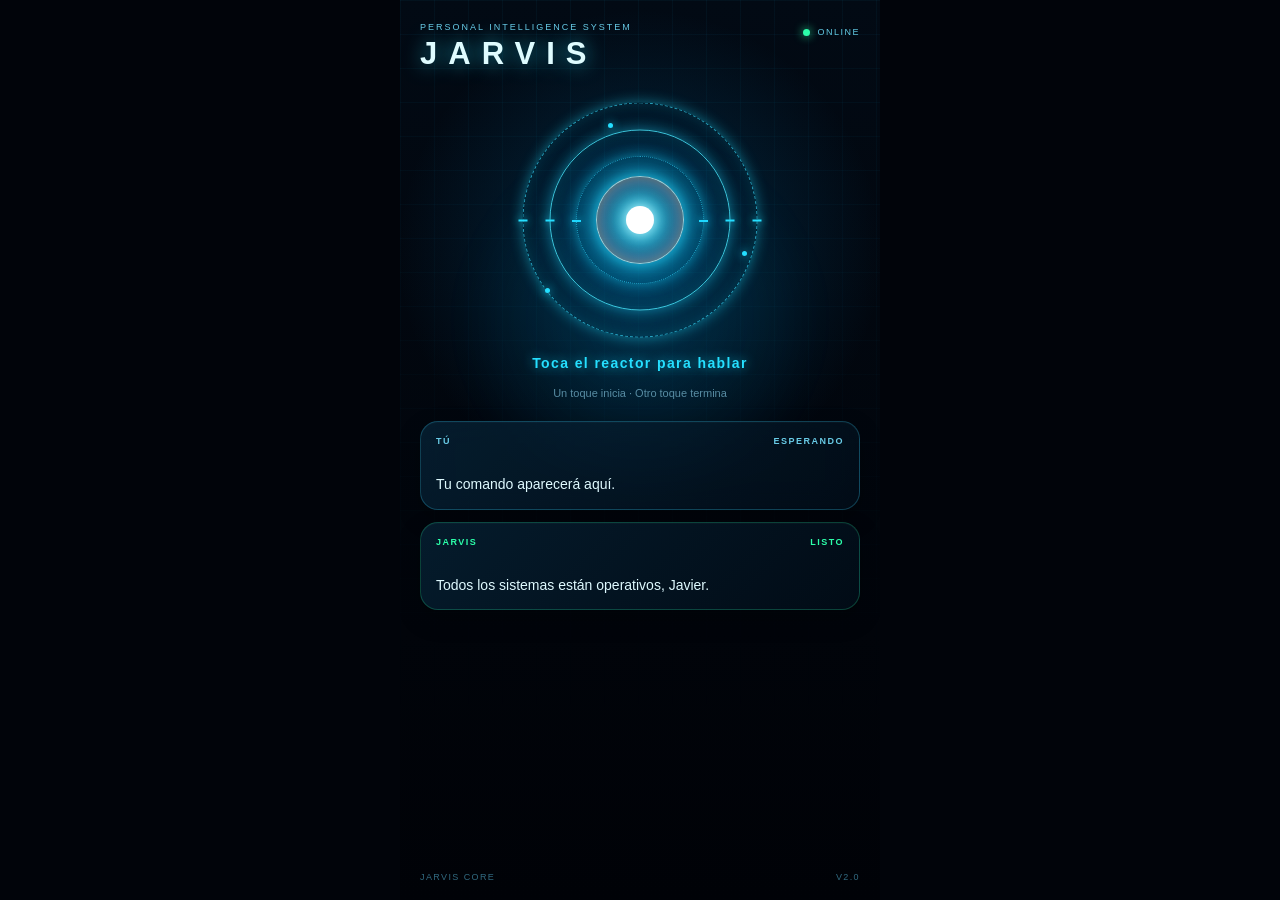
==== web/index.html @ 296a51ff "Primera versión de Jarvis" ====
<!DOCTYPE html>
<html lang="es">
<head>
    <meta charset="UTF-8">

    <meta
        name="viewport"
        content="width=device-width, initial-scale=1, viewport-fit=cover"
    >

    <meta name="theme-color" content="#020711">

    <title>Jarvis</title>

    <link rel="stylesheet" href="/web/style.css">
</head>

<body>
    <main class="app-shell">

        <div class="background-grid"></div>
        <div class="background-glow"></div>

        <header class="topbar">
            <div>
                <p class="eyebrow">PERSONAL INTELLIGENCE SYSTEM</p>
                <h1>JARVIS</h1>
            </div>

            <div class="connection">
                <span class="connection-dot"></span>
                <span>ONLINE</span>
            </div>
        </header>

        <section class="reactor-section">

            <button
                id="reactorButton"
                class="reactor"
                type="button"
                aria-label="Activar micrófono"
            >
                <span class="orbit orbit-one"></span>
                <span class="orbit orbit-two"></span>
                <span class="orbit orbit-three"></span>

                <span class="particle particle-one"></span>
                <span class="particle particle-two"></span>
                <span class="particle particle-three"></span>

                <span class="reactor-center">
                    <span class="reactor-light"></span>
                </span>
            </button>

            <p id="status" class="status">Toca el reactor para hablar</p>

            <p id="recordingHint" class="recording-hint">
                Un toque inicia · Otro toque termina
            </p>
        </section>

        <section class="conversation-panel">

            <article class="message-card user-card">
                <div class="message-header">
                    <span>TÚ</span>
                    <span id="userState">ESPERANDO</span>
                </div>

                <p id="userText">
                    Tu comando aparecerá aquí.
                </p>
            </article>

            <article class="message-card jarvis-card">
                <div class="message-header">
                    <span>JARVIS</span>
                    <span id="jarvisState">LISTO</span>
                </div>

                <p id="jarvisText">
                    Todos los sistemas están operativos, Javier.
                </p>
            </article>

        </section>

        <footer class="footer">
            <span>JARVIS CORE</span>
            <span>V2.0</span>
        </footer>

    </main>

    <script src="/web/script.js"></script>
</body>
</html>
---- web/style.css ----
:root {
    --cyan: #25dfff;
    --cyan-soft: rgba(37, 223, 255, 0.35);
    --green: #2cffaa;
    --orange: #ffb22c;
    --white-blue: #e9fdff;

    --background: #01040a;
    --panel: rgba(4, 25, 42, 0.58);
    --border: rgba(57, 216, 255, 0.25);
}

* {
    box-sizing: border-box;
    -webkit-tap-highlight-color: transparent;
}

html,
body {
    margin: 0;
    min-height: 100%;
    background: var(--background);
}

body {
    min-height: 100vh;
    min-height: 100dvh;

    color: var(--white-blue);

    font-family:
        -apple-system,
        BlinkMacSystemFont,
        "Segoe UI",
        sans-serif;

    overflow-x: hidden;
}

button {
    font: inherit;
}

.app-shell {
    position: relative;

    width: 100%;
    max-width: 480px;
    min-height: 100vh;
    min-height: 100dvh;

    margin: 0 auto;

    padding:
        calc(22px + env(safe-area-inset-top))
        20px
        calc(18px + env(safe-area-inset-bottom));

    display: flex;
    flex-direction: column;

    overflow: hidden;

    background:
        radial-gradient(
            circle at 50% 28%,
            rgba(0, 128, 198, 0.28),
            transparent 35%
        ),
        linear-gradient(
            180deg,
            #020a14 0%,
            #01040a 70%,
            #000207 100%
        );
}

.background-grid {
    position: absolute;
    inset: 0;

    pointer-events: none;

    background-image:
        linear-gradient(
            rgba(34, 203, 255, 0.055) 1px,
            transparent 1px
        ),
        linear-gradient(
            90deg,
            rgba(34, 203, 255, 0.055) 1px,
            transparent 1px
        );

    background-size: 34px 34px;

    mask-image:
        linear-gradient(
            to bottom,
            rgba(0, 0, 0, 0.8),
            transparent 82%
        );
}

.background-glow {
    position: absolute;

    width: 380px;
    height: 380px;

    top: 130px;
    left: 50%;

    transform: translateX(-50%);

    border-radius: 50%;

    pointer-events: none;

    background:
        radial-gradient(
            circle,
            rgba(0, 183, 255, 0.12),
            transparent 68%
        );

    filter: blur(15px);
}

.topbar {
    position: relative;
    z-index: 2;

    display: flex;
    justify-content: space-between;
    align-items: flex-start;
}

.eyebrow {
    margin: 0 0 4px;

    color: #69cce7;

    font-size: 9px;
    letter-spacing: 2px;
}

h1 {
    margin: 0;

    color: #dffcff;

    font-size: 31px;
    font-weight: 600;
    letter-spacing: 11px;

    text-shadow:
        0 0 20px rgba(37, 223, 255, 0.7);
}

.connection {
    margin-top: 5px;

    display: flex;
    align-items: center;
    gap: 7px;

    color: #62cbe5;

    font-size: 9px;
    letter-spacing: 1.5px;
}

.connection-dot {
    width: 7px;
    height: 7px;

    border-radius: 50%;

    background: var(--green);

    box-shadow:
        0 0 10px var(--green);
}

.reactor-section {
    position: relative;
    z-index: 2;

    margin-top: 25px;

    display: flex;
    flex-direction: column;
    align-items: center;
}

.reactor {
    position: relative;

    width: 245px;
    height: 245px;

    padding: 0;

    border: 0;
    border-radius: 50%;

    background: transparent;

    cursor: pointer;
    touch-action: manipulation;

    transition:
        transform 160ms ease,
        filter 250ms ease;
}

.reactor:active {
    transform: scale(0.97);
}

.orbit {
    position: absolute;
    inset: 50% auto auto 50%;

    border-radius: 50%;

    transform: translate(-50%, -50%);

    border: 1px solid rgba(57, 222, 255, 0.68);

    box-shadow:
        0 0 14px rgba(37, 223, 255, 0.45),
        inset 0 0 14px rgba(37, 223, 255, 0.15);
}

.orbit::before,
.orbit::after {
    content: "";

    position: absolute;

    width: 9px;
    height: 2px;

    top: 50%;

    background: var(--cyan);

    box-shadow:
        0 0 8px var(--cyan);
}

.orbit::before {
    left: -5px;
}

.orbit::after {
    right: -5px;
}

.orbit-one {
    width: 235px;
    height: 235px;

    border-style: dashed;

    animation: rotate-clockwise 12s linear infinite;
}

.orbit-two {
    width: 181px;
    height: 181px;

    border-color: rgba(75, 236, 255, 0.82);

    animation: rotate-counterclockwise 7s linear infinite;
}

.orbit-three {
    width: 128px;
    height: 128px;

    border-style: dotted;

    animation: rotate-clockwise 4.5s linear infinite;
}

.reactor-center {
    position: absolute;

    width: 88px;
    height: 88px;

    top: 50%;
    left: 50%;

    transform: translate(-50%, -50%);

    display: flex;
    align-items: center;
    justify-content: center;

    border-radius: 50%;

    border: 1px solid rgba(199, 249, 255, 0.8);

    background:
        radial-gradient(
            circle,
            rgba(227, 253, 255, 0.85) 0%,
            rgba(29, 219, 255, 0.7) 24%,
            rgba(0, 96, 160, 0.44) 62%,
            transparent 72%
        );

    box-shadow:
        0 0 22px var(--cyan),
        0 0 65px rgba(0, 174, 255, 0.8),
        inset 0 0 25px rgba(255, 255, 255, 0.6);

    transition:
        background 250ms ease,
        box-shadow 250ms ease,
        transform 250ms ease;
}

.reactor-light {
    width: 28px;
    height: 28px;

    border-radius: 50%;

    background: white;

    box-shadow:
        0 0 18px white,
        0 0 45px var(--cyan);

    animation: breathe 1.8s ease-in-out infinite;
}

.particle {
    position: absolute;

    width: 5px;
    height: 5px;

    border-radius: 50%;

    background: var(--cyan);

    box-shadow:
        0 0 10px var(--cyan);
}

.particle-one {
    top: 26px;
    left: 90px;

    animation: particle-pulse 1.4s ease-in-out infinite;
}

.particle-two {
    right: 16px;
    bottom: 86px;

    animation: particle-pulse 1.8s ease-in-out infinite;
}

.particle-three {
    left: 27px;
    bottom: 49px;

    animation: particle-pulse 2.1s ease-in-out infinite;
}

.status {
    min-height: 25px;

    margin: 13px 0 0;

    color: var(--cyan);

    font-size: 14px;
    font-weight: 600;
    letter-spacing: 1.4px;

    text-shadow:
        0 0 12px rgba(37, 223, 255, 0.65);
}

.recording-hint {
    margin: 7px 0 0;

    color: #578ca3;

    font-size: 11px;
}

.conversation-panel {
    position: relative;
    z-index: 2;

    margin-top: 22px;

    display: grid;
    gap: 12px;
}

.message-card {
    padding: 14px 15px;

    border: 1px solid var(--border);
    border-radius: 18px;

    background:
        linear-gradient(
            135deg,
            rgba(7, 40, 62, 0.66),
            rgba(2, 16, 29, 0.64)
        );

    backdrop-filter: blur(17px);
    -webkit-backdrop-filter: blur(17px);

    box-shadow:
        0 9px 25px rgba(0, 0, 0, 0.24),
        inset 0 1px rgba(255, 255, 255, 0.025);
}

.jarvis-card {
    border-color: rgba(44, 255, 170, 0.22);
}

.message-header {
    display: flex;
    justify-content: space-between;

    margin-bottom: 8px;

    color: #69cce7;

    font-size: 9px;
    font-weight: 700;
    letter-spacing: 1.5px;
}

.jarvis-card .message-header {
    color: var(--green);
}

.message-card p {
    min-height: 20px;

    margin: 0;

    color: #dffaff;

    font-size: 14px;
    line-height: 1.45;

    white-space: pre-line;
}

.footer {
    position: relative;
    z-index: 2;

    margin-top: auto;
    padding-top: 18px;

    display: flex;
    justify-content: space-between;

    color: #316b81;

    font-size: 9px;
    letter-spacing: 1.4px;
}

/* ESTADOS */

.reactor.is-listening .reactor-center {
    background:
        radial-gradient(
            circle,
            white 0%,
            rgba(44, 255, 170, 0.95) 28%,
            rgba(0, 122, 76, 0.5) 65%,
            transparent 73%
        );

    box-shadow:
        0 0 28px var(--green),
        0 0 90px rgba(44, 255, 170, 0.8),
        inset 0 0 25px white;

    animation: listening-pulse 700ms ease-in-out infinite;
}

.reactor.is-listening .orbit {
    border-color: rgba(44, 255, 170, 0.85);

    box-shadow:
        0 0 18px rgba(44, 255, 170, 0.65);
}

.reactor.is-thinking .reactor-center {
    background:
        radial-gradient(
            circle,
            white 0%,
            rgba(255, 178, 44, 0.95) 28%,
            rgba(156, 80, 0, 0.48) 65%,
            transparent 73%
        );

    box-shadow:
        0 0 28px var(--orange),
        0 0 90px rgba(255, 178, 44, 0.7),
        inset 0 0 25px white;
}

.reactor.is-thinking .orbit-one {
    animation-duration: 2s;
}

.reactor.is-thinking .orbit-two {
    animation-duration: 1.5s;
}

.reactor.is-speaking .reactor-center {
    background:
        radial-gradient(
            circle,
            white 0%,
            rgba(203, 249, 255, 0.96) 35%,
            rgba(32, 186, 230, 0.52) 68%,
            transparent 73%
        );

    box-shadow:
        0 0 38px white,
        0 0 100px rgba(37, 223, 255, 0.9),
        inset 0 0 27px white;
}

/* ANIMACIONES */

@keyframes rotate-clockwise {
    from {
        transform: translate(-50%, -50%) rotate(0deg);
    }

    to {
        transform: translate(-50%, -50%) rotate(360deg);
    }
}

@keyframes rotate-counterclockwise {
    from {
        transform: translate(-50%, -50%) rotate(360deg);
    }

    to {
        transform: translate(-50%, -50%) rotate(0deg);
    }
}

@keyframes breathe {
    0%,
    100% {
        transform: scale(0.86);
        opacity: 0.72;
    }

    50% {
        transform: scale(1.12);
        opacity: 1;
    }
}

@keyframes particle-pulse {
    0%,
    100% {
        opacity: 0.3;
        transform: scale(0.6);
    }

    50% {
        opacity: 1;
        transform: scale(1.4);
    }
}

@keyframes listening-pulse {
    0%,
    100% {
        transform: translate(-50%, -50%) scale(0.95);
    }

    50% {
        transform: translate(-50%, -50%) scale(1.07);
    }
}

@media (max-height: 720px) {
    .app-shell {
        padding-top: calc(14px + env(safe-area-inset-top));
    }

    .reactor-section {
        margin-top: 12px;
    }

    .reactor {
        width: 205px;
        height: 205px;
    }

    .orbit-one {
        width: 198px;
        height: 198px;
    }

    .orbit-two {
        width: 150px;
        height: 150px;
    }

    .orbit-three {
        width: 105px;
        height: 105px;
    }

    .conversation-panel {
        margin-top: 13px;
    }
}
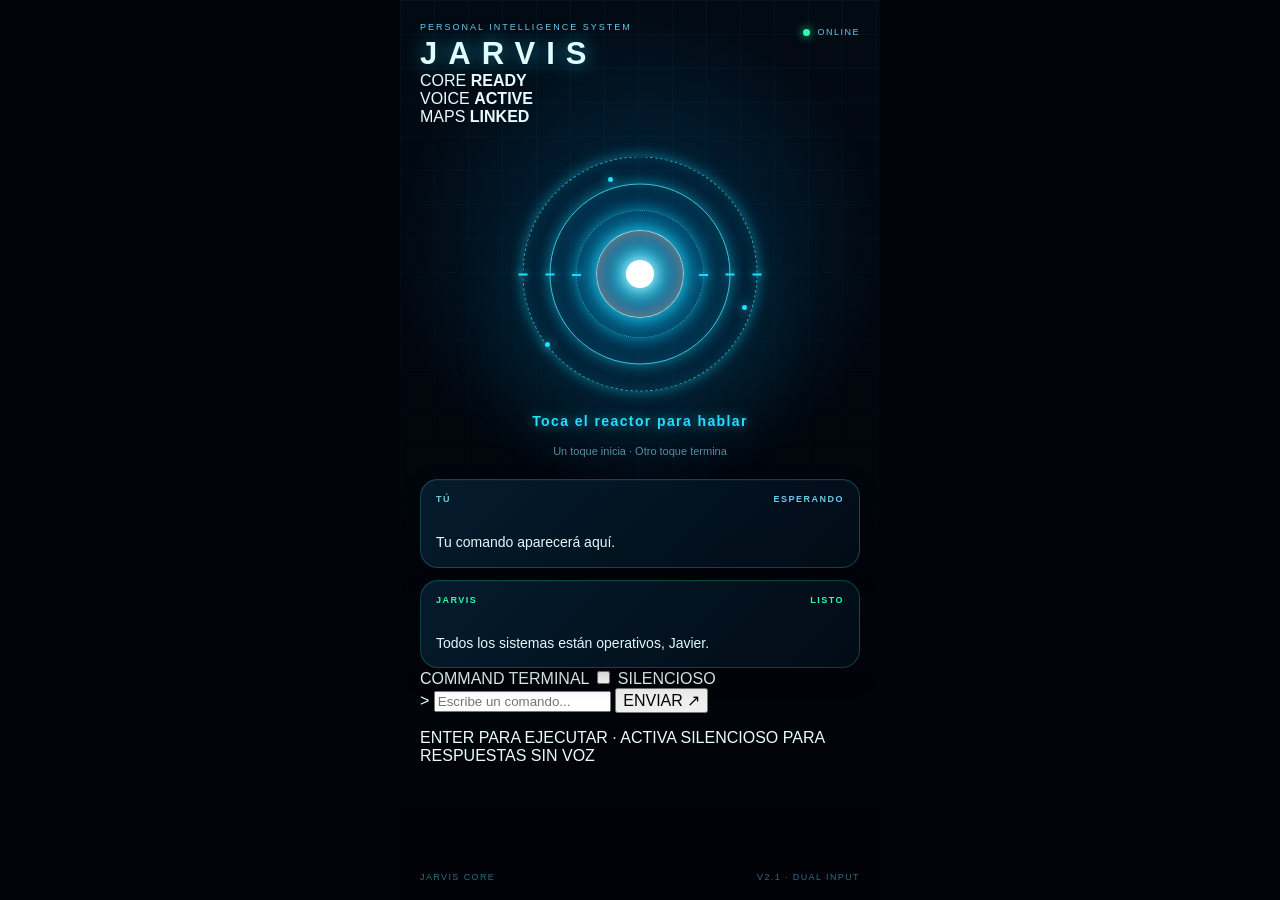
==== commit 705113e9: "interfaz" ====
--- a/web/index.html
+++ b/web/index.html
@@ -20,6 +20,7 @@
 
         <div class="background-grid"></div>
         <div class="background-glow"></div>
+        <div class="scan-line"></div>
 
         <header class="topbar">
             <div>
@@ -33,26 +34,51 @@
             </div>
         </header>
 
+        <section class="system-strip" aria-label="Estado del sistema">
+            <div class="system-chip">
+                <span class="chip-dot"></span>
+                <span>CORE</span>
+                <strong>READY</strong>
+            </div>
+            <div class="system-chip">
+                <span class="chip-dot"></span>
+                <span>VOICE</span>
+                <strong>ACTIVE</strong>
+            </div>
+            <div class="system-chip">
+                <span class="chip-dot"></span>
+                <span>MAPS</span>
+                <strong>LINKED</strong>
+            </div>
+        </section>
+
         <section class="reactor-section">
 
-            <button
-                id="reactorButton"
-                class="reactor"
-                type="button"
-                aria-label="Activar micrófono"
-            >
-                <span class="orbit orbit-one"></span>
-                <span class="orbit orbit-two"></span>
-                <span class="orbit orbit-three"></span>
+            <div class="reactor-frame">
+                <span class="hud-mark hud-mark-one"></span>
+                <span class="hud-mark hud-mark-two"></span>
+                <span class="hud-mark hud-mark-three"></span>
+                <span class="hud-mark hud-mark-four"></span>
 
-                <span class="particle particle-one"></span>
-                <span class="particle particle-two"></span>
-                <span class="particle particle-three"></span>
+                <button
+                    id="reactorButton"
+                    class="reactor"
+                    type="button"
+                    aria-label="Activar micrófono"
+                >
+                    <span class="orbit orbit-one"></span>
+                    <span class="orbit orbit-two"></span>
+                    <span class="orbit orbit-three"></span>
 
-                <span class="reactor-center">
-                    <span class="reactor-light"></span>
-                </span>
-            </button>
+                    <span class="particle particle-one"></span>
+                    <span class="particle particle-two"></span>
+                    <span class="particle particle-three"></span>
+
+                    <span class="reactor-center">
+                        <span class="reactor-light"></span>
+                    </span>
+                </button>
+            </div>
 
             <p id="status" class="status">Toca el reactor para hablar</p>
 
@@ -87,13 +113,60 @@
 
         </section>
 
+        <section class="command-console">
+            <div class="console-header">
+                <span>COMMAND TERMINAL</span>
+
+                <label class="silent-toggle">
+                    <input id="silentMode" type="checkbox">
+                    <span class="toggle-track">
+                        <span class="toggle-thumb"></span>
+                    </span>
+                    <span>SILENCIOSO</span>
+                </label>
+            </div>
+
+            <div class="command-row">
+                <span class="prompt-symbol">&gt;</span>
+
+                <input
+                    id="textCommand"
+                    type="text"
+                    autocomplete="off"
+                    enterkeyhint="send"
+                    placeholder="Escribe un comando..."
+                    aria-label="Escribe un comando para Jarvis"
+                >
+
+                <button
+                    id="sendCommand"
+                    class="send-command"
+                    type="button"
+                    aria-label="Enviar comando"
+                >
+                    <span>ENVIAR</span>
+                    <span class="send-arrow">↗</span>
+                </button>
+            </div>
+
+            <p class="console-hint">
+                ENTER PARA EJECUTAR · ACTIVA SILENCIOSO PARA RESPUESTAS SIN VOZ
+            </p>
+        </section>
+
         <footer class="footer">
             <span>JARVIS CORE</span>
-            <span>V2.0</span>
+            <span>V2.1 · DUAL INPUT</span>
         </footer>
 
     </main>
 
+    <audio
+        id="jarvisAudio"
+        preload="auto"
+        playsinline
+    ></audio>
+
     <script src="/web/script.js"></script>
 </body>
-</html>+</html>
